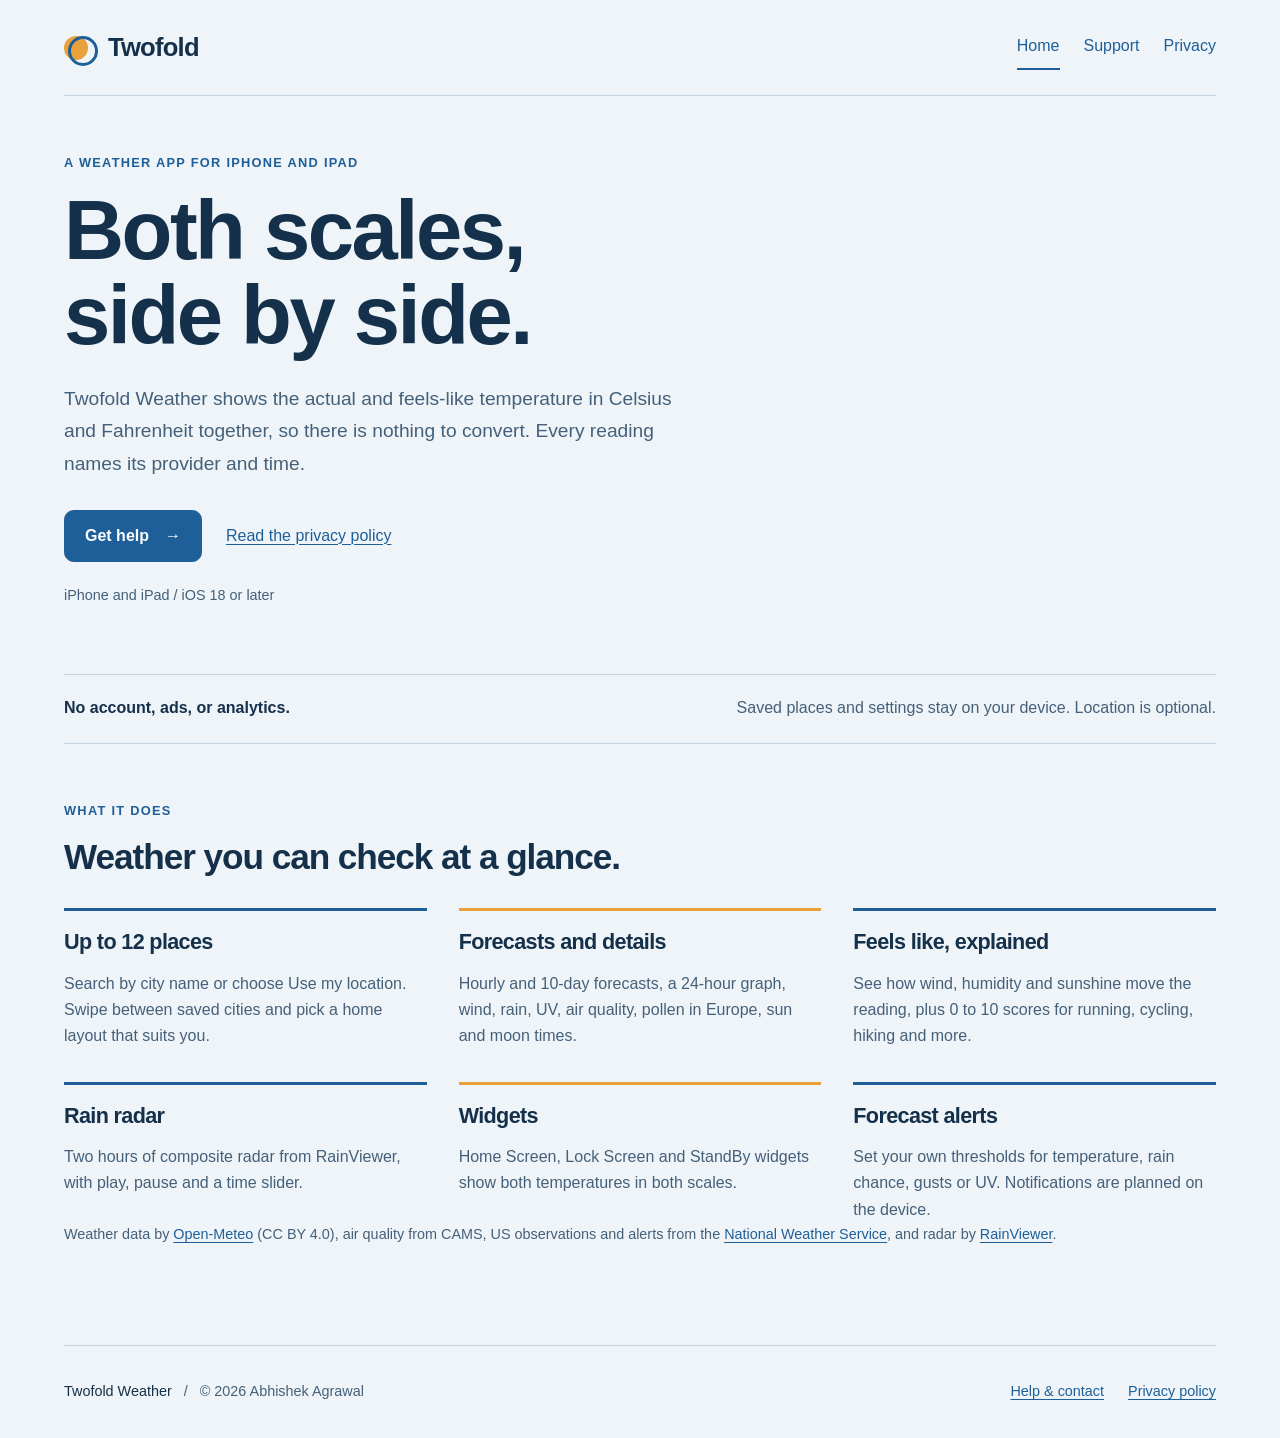
==== index.html @ 7c1fc3fe "Publish Twofold Weather privacy policy and support site" ====
<!doctype html>
<html lang="en">
<head>
  <meta charset="utf-8">
  <meta name="viewport" content="width=device-width, initial-scale=1">
  <meta name="theme-color" content="#eef4f8">
  <meta name="description" content="Twofold Weather for iPhone and iPad shows actual and feels-like temperatures in Celsius and Fahrenheit together. No account, ads, or analytics. Find help and privacy information here.">
  <title>Twofold Weather | Both scales, side by side</title>
  <link rel="stylesheet" href="styles.css">
</head>
<body>
  <a class="skip-link" href="#main">Skip to content</a>
  <header class="site-header shell">
    <a class="brand" href="index.html" aria-label="Twofold Weather home"><span class="brand-mark" aria-hidden="true"></span>Twofold</a>
    <nav aria-label="Main navigation">
      <a href="index.html" aria-current="page">Home</a>
      <a href="support.html">Support</a>
      <a href="privacy.html">Privacy</a>
    </nav>
  </header>

  <main id="main" class="shell" tabindex="-1">
    <section class="hero" aria-labelledby="hero-title">
      <p class="eyebrow">A weather app for iPhone and iPad</p>
      <h1 id="hero-title">Both scales,<br>side by side.</h1>
      <p class="lede">Twofold Weather shows the actual and feels-like temperature in Celsius and Fahrenheit together, so there is nothing to convert. Every reading names its provider and time.</p>
      <div class="actions">
        <a class="button" href="support.html">Get help <span aria-hidden="true">&rarr;</span></a>
        <a class="text-link" href="privacy.html">Read the privacy policy</a>
      </div>
      <p class="device-note">iPhone and iPad / iOS 18 or later</p>
    </section>

    <aside class="promise" aria-label="At a glance">
      <strong>No account, ads, or analytics.</strong>
      <span>Saved places and settings stay on your device. Location is optional.</span>
    </aside>

    <section class="features" aria-labelledby="features-title">
      <p class="eyebrow">What it does</p>
      <h2 id="features-title">Weather you can check at a glance.</h2>
      <ul class="feature-grid">
        <li>
          <h3>Up to 12 places</h3>
          <p>Search by city name or choose Use my location. Swipe between saved cities and pick a home layout that suits you.</p>
        </li>
        <li>
          <h3>Forecasts and details</h3>
          <p>Hourly and 10-day forecasts, a 24-hour graph, wind, rain, UV, air quality, pollen in Europe, sun and moon times.</p>
        </li>
        <li>
          <h3>Feels like, explained</h3>
          <p>See how wind, humidity and sunshine move the reading, plus 0 to 10 scores for running, cycling, hiking and more.</p>
        </li>
        <li>
          <h3>Rain radar</h3>
          <p>Two hours of composite radar from RainViewer, with play, pause and a time slider.</p>
        </li>
        <li>
          <h3>Widgets</h3>
          <p>Home Screen, Lock Screen and StandBy widgets show both temperatures in both scales.</p>
        </li>
        <li>
          <h3>Forecast alerts</h3>
          <p>Set your own thresholds for temperature, rain chance, gusts or UV. Notifications are planned on the device.</p>
        </li>
      </ul>
      <p class="small-note">Weather data by <a href="https://open-meteo.com/">Open-Meteo</a> (CC BY 4.0), air quality from CAMS, US observations and alerts from the <a href="https://www.weather.gov/">National Weather Service</a>, and radar by <a href="https://www.rainviewer.com/">RainViewer</a>.</p>
    </section>
  </main>

  <footer class="site-footer shell">
    <p>Twofold Weather <span aria-hidden="true">/</span> <small>&copy; 2026 Abhishek Agrawal</small></p>
    <nav aria-label="Footer navigation"><a href="support.html">Help &amp; contact</a><a href="privacy.html">Privacy policy</a></nav>
  </footer>
</body>
</html>
---- styles.css ----
:root {
  color-scheme: light;
  --sky: #eef4f8;
  --paper: #fbfdfe;
  --ink: #14304a;
  --muted: #45607a;
  --blue: #1f5f99;
  --wash: #dfeaf3;
  --sun: #e9a23b;
  --warm: #9a4a14;
  --line: #c3d3e0;
}

* { box-sizing: border-box; }
html { scroll-padding-top: 1.5rem; }
body {
  margin: 0;
  background: var(--sky);
  color: var(--ink);
  font-family: -apple-system, BlinkMacSystemFont, "Segoe UI", sans-serif;
  font-size: 1rem;
  line-height: 1.65;
  -webkit-text-size-adjust: 100%;
}
a {
  color: var(--blue);
  text-underline-offset: 0.2em;
  text-decoration-thickness: 0.08em;
  overflow-wrap: anywhere;
}
a:hover { color: var(--warm); }
:focus-visible { outline: 3px solid var(--warm); outline-offset: 5px; }
main:focus { outline: none; }
h1, h2, h3 {
  margin: 0 0 1rem;
  font-weight: 700;
  line-height: 1.12;
  letter-spacing: -0.03em;
  text-wrap: balance;
}
h2 { font-size: clamp(1.7rem, 3vw, 2.2rem); }
h3 { font-size: 1.35rem; }
p { margin: 0 0 1.1rem; }
ul, ol { padding-left: 1.4rem; }
li + li { margin-top: 0.6rem; }
code { font-size: 0.95em; overflow-wrap: anywhere; }
.shell { width: min(72rem, calc(100% - 3rem)); margin-inline: auto; }
.skip-link {
  position: absolute;
  z-index: 2;
  top: -8rem;
  left: 1rem;
  padding: 0.8rem 1.2rem;
  background: var(--paper);
  border: 2px solid var(--blue);
}
.skip-link:focus { top: 1rem; }
.site-header {
  display: flex;
  flex-wrap: wrap;
  align-items: center;
  justify-content: space-between;
  gap: 0.6rem 2rem;
  min-height: 6rem;
  padding-block: 1rem;
  border-bottom: 1px solid var(--line);
}
.brand {
  display: inline-flex;
  align-items: center;
  gap: 0.65rem;
  min-height: 44px;
  color: var(--ink);
  font-size: 1.6rem;
  font-weight: 700;
  letter-spacing: -0.03em;
  text-decoration: none;
}
.brand-mark { position: relative; width: 2.1rem; height: 1.5rem; }
.brand-mark::before, .brand-mark::after {
  content: "";
  position: absolute;
  top: 0;
  width: 1.5rem;
  height: 1.5rem;
  border-radius: 50%;
}
.brand-mark::before { left: 0; background: var(--sun); }
.brand-mark::after { right: 0; border: 3px solid var(--blue); }
.site-header nav, .site-footer nav { display: flex; flex-wrap: wrap; gap: 0.3rem 1.5rem; }
.site-header nav a, .site-footer nav a {
  display: inline-flex;
  align-items: center;
  min-height: 44px;
  padding-block: 0.35rem;
}
.site-header nav a { text-decoration: none; border-bottom: 2px solid transparent; }
.site-header nav a:hover, .site-header nav a[aria-current="page"] { border-bottom-color: currentColor; }
.eyebrow {
  margin-bottom: 1rem;
  color: var(--blue);
  font-size: 0.8rem;
  font-weight: 600;
  letter-spacing: 0.1em;
  text-transform: uppercase;
}
.hero { max-width: 48rem; padding-block: 3.5rem 3rem; }
.hero h1 { margin-block: 1rem 1.5rem; font-size: clamp(2.8rem, 7vw, 5.2rem); line-height: 1.02; }
.lede { max-width: 40rem; color: var(--muted); font-size: 1.2rem; line-height: 1.7; }
.actions { display: flex; flex-wrap: wrap; align-items: center; gap: 0.8rem 1.5rem; margin-block: 1.8rem 1.4rem; }
.button {
  display: inline-flex;
  align-items: center;
  justify-content: center;
  gap: 1rem;
  min-height: 48px;
  padding: 0.75rem 1.25rem;
  border: 1px solid var(--blue);
  border-radius: 0.6rem;
  background: var(--blue);
  color: var(--paper);
  font-weight: 600;
  text-decoration: none;
}
.button:hover { background: var(--ink); color: var(--paper); }
.text-link { display: inline-flex; align-items: center; gap: 0.7rem; min-height: 44px; padding-block: 0.4rem; }
.device-note, .small-note { color: var(--muted); font-size: 0.9rem; }
.promise {
  display: flex;
  flex-wrap: wrap;
  justify-content: space-between;
  gap: 0.4rem 2rem;
  padding-block: 1.3rem;
  border-block: 1px solid var(--line);
}
.promise span { color: var(--muted); }
.features { padding-block: 3.5rem 1rem; }
.feature-grid { display: grid; grid-template-columns: repeat(3, minmax(0, 1fr)); gap: 2rem; margin: 2rem 0 0; padding: 0; list-style: none; }
.feature-grid li { margin: 0; padding-top: 1.2rem; border-top: 3px solid var(--blue); }
.feature-grid li:nth-child(3n+2) { border-top-color: var(--sun); }
.feature-grid p { margin: 0; color: var(--muted); }
.page-heading { max-width: 49rem; padding-block: 3.5rem 2.5rem; }
.page-heading h1 { font-size: clamp(2.5rem, 6vw, 4.2rem); }
.page-heading .lede { max-width: 43rem; }
.reading-grid { display: grid; grid-template-columns: 12rem minmax(0, 1fr); gap: 4rem; align-items: start; }
.page-nav { position: sticky; top: 1.5rem; }
.page-nav a { display: flex; align-items: center; min-height: 44px; padding-block: 0.4rem; }
.prose { min-width: 0; max-width: 46rem; font-size: 1.05rem; }
.prose section + section { margin-top: 3rem; }
.prose li { padding-left: 0.25rem; }
.table-wrap { overflow-x: auto; margin-bottom: 1.1rem; }
table { width: 100%; border-collapse: collapse; font-size: 0.98rem; }
caption { margin-bottom: 0.6rem; color: var(--muted); text-align: left; }
th, td { padding: 0.8rem 0.7rem 0.8rem 0; border-top: 1px solid var(--line); text-align: left; vertical-align: top; }
thead th { border-top: 0; color: var(--blue); font-size: 0.85rem; letter-spacing: 0.05em; text-transform: uppercase; }
tbody th { min-width: 8rem; }
.faq details { border-top: 1px solid var(--line); }
.faq details:last-child { border-bottom: 1px solid var(--line); }
.faq summary { min-height: 48px; padding-block: 1rem; font-weight: 600; cursor: pointer; }
.faq summary::marker { color: var(--blue); }
.faq details > :not(summary) { padding-inline: 0.1rem 0.5rem; color: var(--muted); }
.contact-card { padding: 1.8rem; border: 1px solid var(--line); border-radius: 1rem; background: var(--wash); }
.contact-email { display: inline-block; min-height: 44px; margin-bottom: 0.8rem; padding-block: 0.5rem; font-weight: 600; }
.contact-card p:last-child { margin-bottom: 0; }
.site-footer {
  display: flex;
  flex-wrap: wrap;
  align-items: center;
  justify-content: space-between;
  gap: 0.5rem 2rem;
  margin-top: 4rem;
  padding-block: 1.5rem;
  border-top: 1px solid var(--line);
  font-size: 0.9rem;
}
.site-footer p { margin: 0; }
.site-footer p span { margin-inline: 0.5rem; color: var(--muted); }
.site-footer small { color: var(--muted); font-size: inherit; }

@media (max-width: 52rem) {
  .feature-grid { grid-template-columns: 1fr 1fr; }
  .reading-grid { grid-template-columns: 1fr; gap: 2rem; }
  .page-nav { position: static; display: flex; flex-wrap: wrap; gap: 0 1.3rem; padding-bottom: 1rem; border-bottom: 1px solid var(--line); }
  .page-nav .eyebrow { flex-basis: 100%; margin-bottom: 0.4rem; }
}

@media (max-width: 36rem) {
  .shell { width: calc(100% - 2rem); }
  .site-header { gap: 0.4rem 1.3rem; }
  .hero { padding-block: 2.5rem 2rem; }
  .lede { font-size: 1.1rem; }
  .feature-grid { grid-template-columns: 1fr; gap: 1.5rem; }
  .contact-card { padding: 1.3rem; }
  .page-heading { padding-block: 2.5rem 1.5rem; }
  .site-footer { margin-top: 3rem; }
}

@media (prefers-color-scheme: dark) {
  :root {
    color-scheme: dark;
    --sky: #0f1b27;
    --paper: #15263a;
    --ink: #e6eef5;
    --muted: #a9bccd;
    --blue: #8cc3f2;
    --wash: #1a2e44;
    --sun: #f0b45a;
    --warm: #f3b37a;
    --line: #2d4560;
  }
  .button { color: #0f1b27; }
  .button:hover { background: var(--ink); color: #0f1b27; }
}

@media (forced-colors: active) {
  .button { border-color: ButtonText; }
  .brand-mark::before { background: CanvasText; }
  .brand-mark::after { border-color: LinkText; }
}
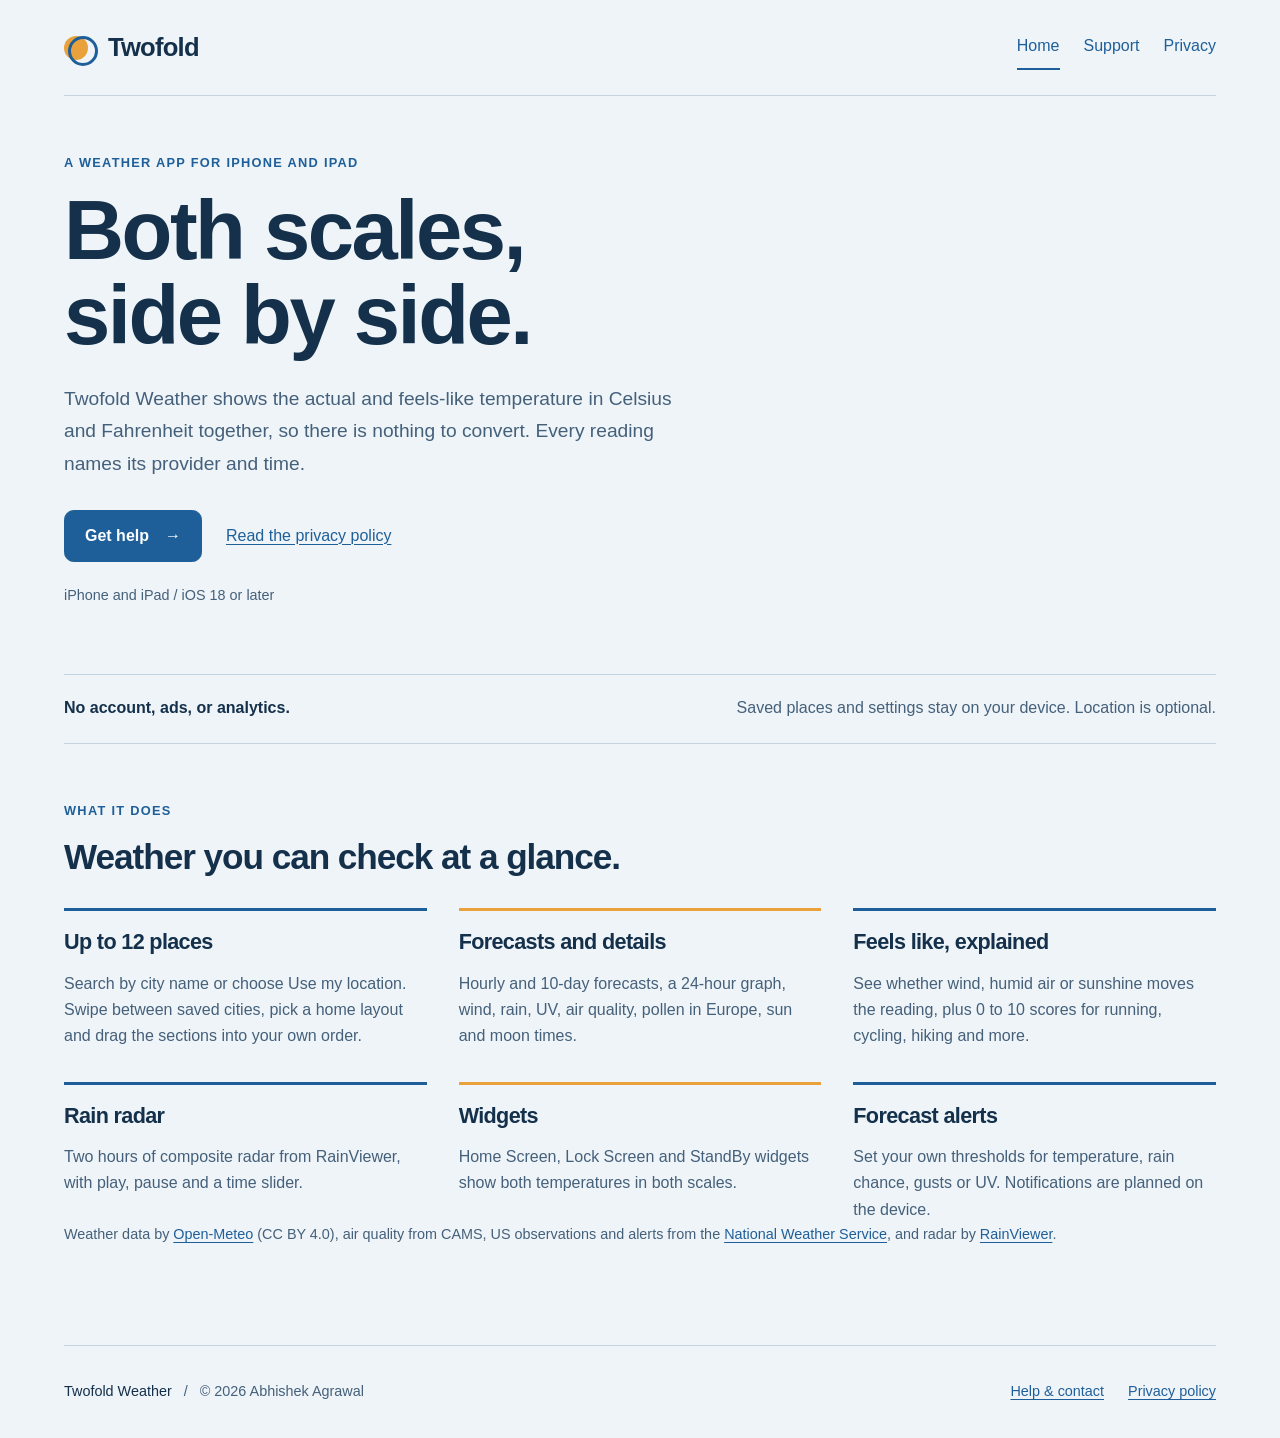
==== commit 29382a38: "Update privacy and support for Twofold 1.0" ====
--- a/index.html
+++ b/index.html
@@ -42,7 +42,7 @@
       <ul class="feature-grid">
         <li>
           <h3>Up to 12 places</h3>
-          <p>Search by city name or choose Use my location. Swipe between saved cities and pick a home layout that suits you.</p>
+          <p>Search by city name or choose Use my location. Swipe between saved cities, pick a home layout and drag the sections into your own order.</p>
         </li>
         <li>
           <h3>Forecasts and details</h3>
@@ -50,7 +50,7 @@
         </li>
         <li>
           <h3>Feels like, explained</h3>
-          <p>See how wind, humidity and sunshine move the reading, plus 0 to 10 scores for running, cycling, hiking and more.</p>
+          <p>See whether wind, humid air or sunshine moves the reading, plus 0 to 10 scores for running, cycling, hiking and more.</p>
         </li>
         <li>
           <h3>Rain radar</h3>
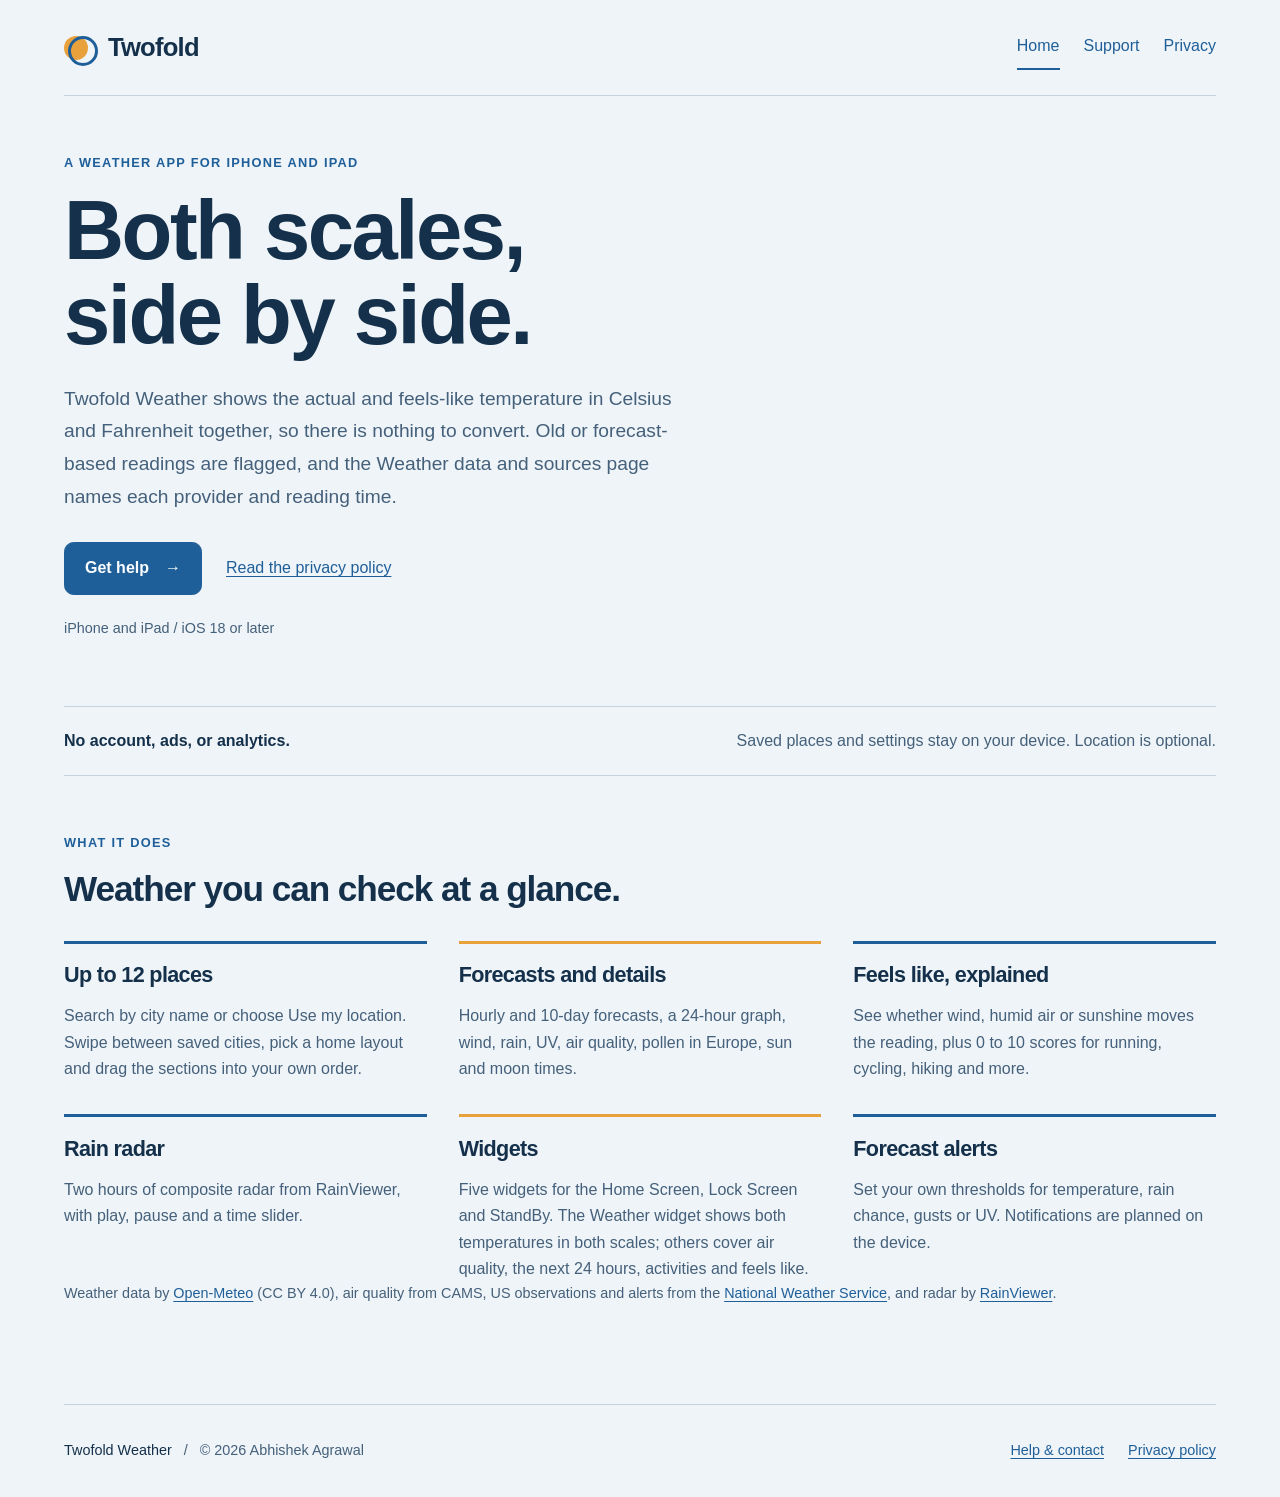
==== commit 2ad9dc7a: "Forecast alerts name, icon and rounding FAQs, provider wording" ====
--- a/index.html
+++ b/index.html
@@ -23,7 +23,7 @@
     <section class="hero" aria-labelledby="hero-title">
       <p class="eyebrow">A weather app for iPhone and iPad</p>
       <h1 id="hero-title">Both scales,<br>side by side.</h1>
-      <p class="lede">Twofold Weather shows the actual and feels-like temperature in Celsius and Fahrenheit together, so there is nothing to convert. Every reading names its provider and time.</p>
+      <p class="lede">Twofold Weather shows the actual and feels-like temperature in Celsius and Fahrenheit together, so there is nothing to convert. Old or forecast-based readings are flagged, and the Weather data and sources page names each provider and reading time.</p>
       <div class="actions">
         <a class="button" href="support.html">Get help <span aria-hidden="true">&rarr;</span></a>
         <a class="text-link" href="privacy.html">Read the privacy policy</a>
@@ -58,7 +58,7 @@
         </li>
         <li>
           <h3>Widgets</h3>
-          <p>Home Screen, Lock Screen and StandBy widgets show both temperatures in both scales.</p>
+          <p>Five widgets for the Home Screen, Lock Screen and StandBy. The Weather widget shows both temperatures in both scales; others cover air quality, the next 24 hours, activities and feels like.</p>
         </li>
         <li>
           <h3>Forecast alerts</h3>
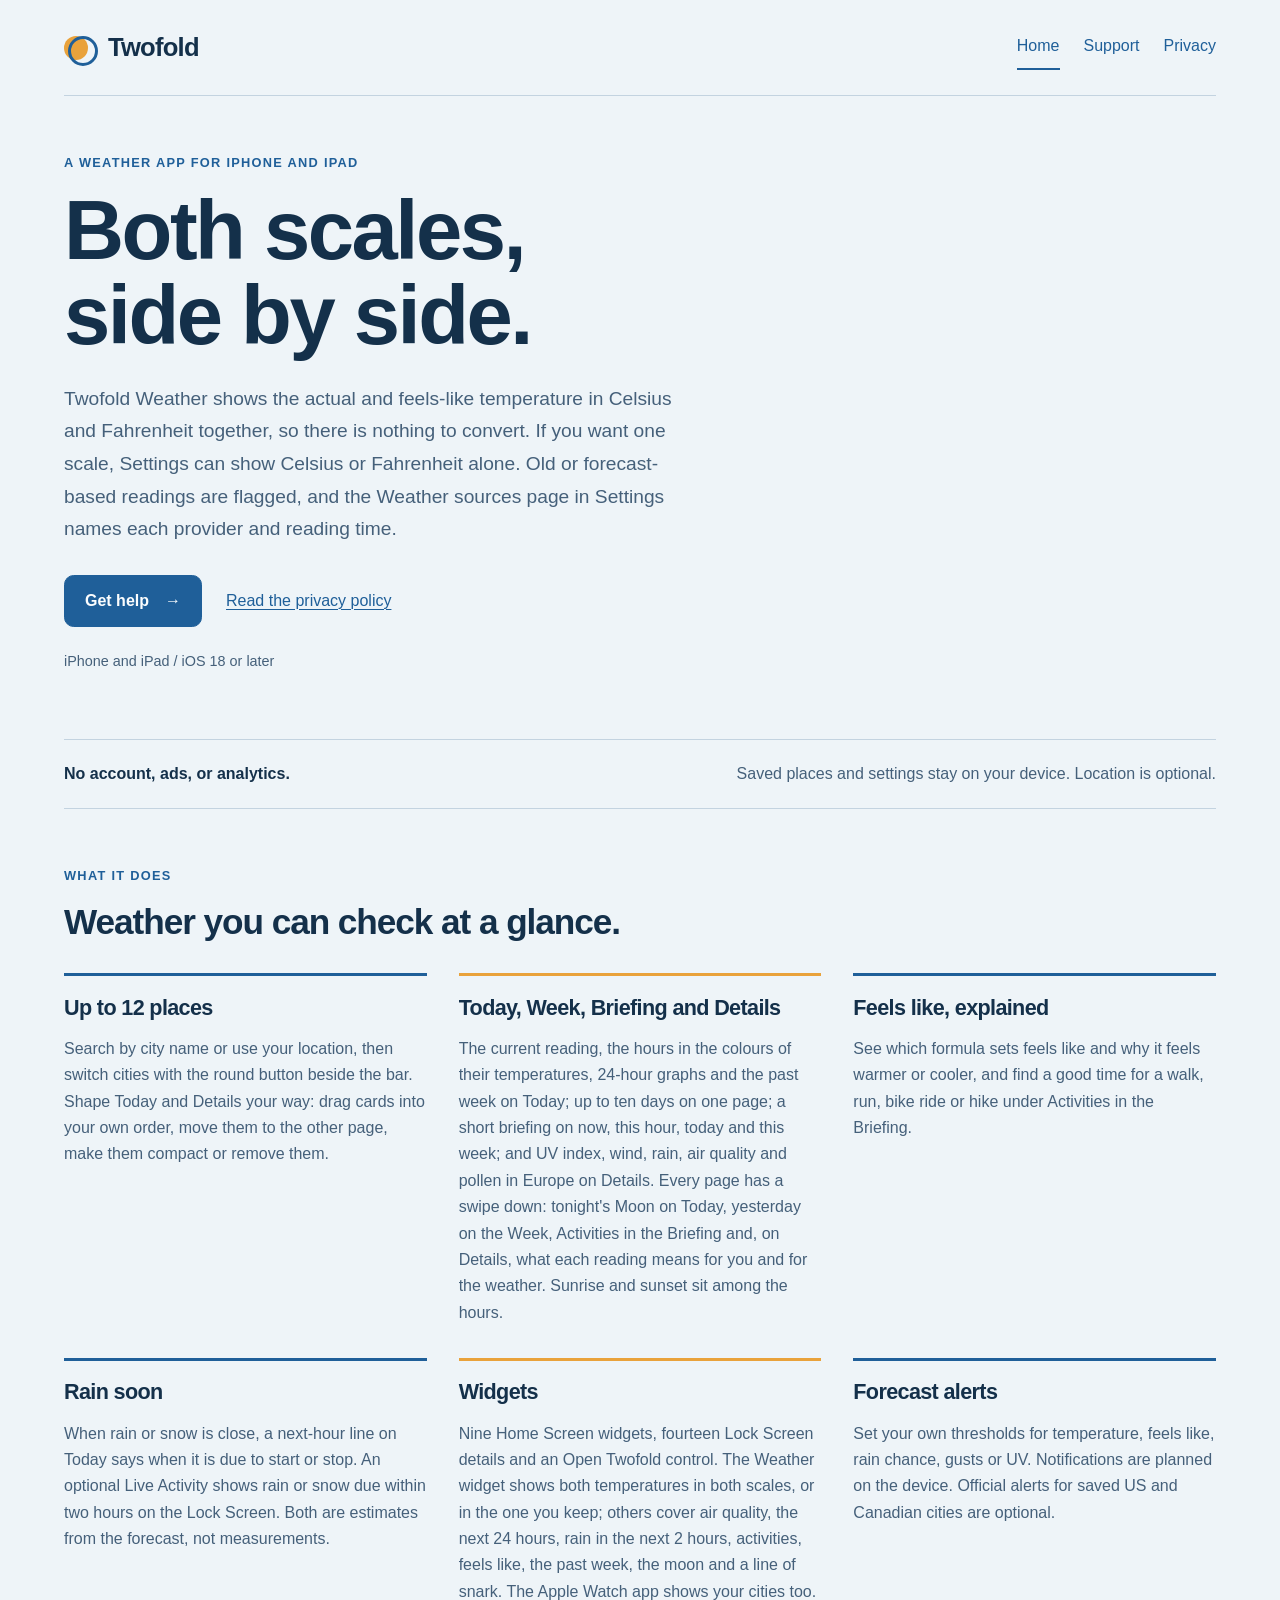
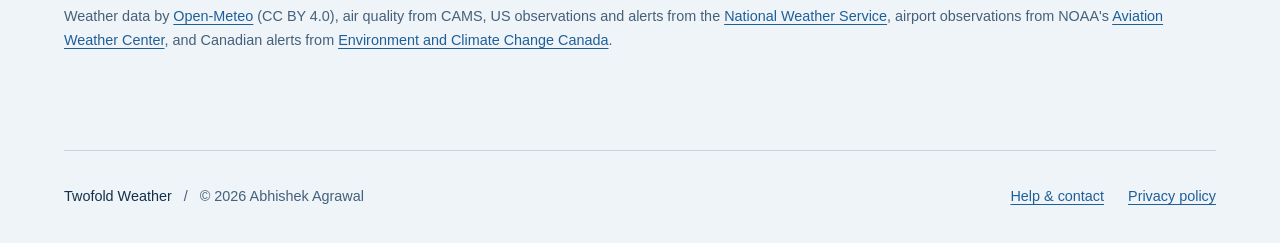
==== commit 7555ca49: "Update privacy and support for Twofold 1.5 Version 1.5 was released on 12 November 2026. The pages f" ====
--- a/index.html
+++ b/index.html
@@ -23,7 +23,7 @@
     <section class="hero" aria-labelledby="hero-title">
       <p class="eyebrow">A weather app for iPhone and iPad</p>
       <h1 id="hero-title">Both scales,<br>side by side.</h1>
-      <p class="lede">Twofold Weather shows the actual and feels-like temperature in Celsius and Fahrenheit together, so there is nothing to convert. Old or forecast-based readings are flagged, and the Weather data and sources page names each provider and reading time.</p>
+      <p class="lede">Twofold Weather shows the actual and feels-like temperature in Celsius and Fahrenheit together, so there is nothing to convert. If you want one scale, Settings can show Celsius or Fahrenheit alone. Old or forecast-based readings are flagged, and the Weather sources page in Settings names each provider and reading time.</p>
       <div class="actions">
         <a class="button" href="support.html">Get help <span aria-hidden="true">&rarr;</span></a>
         <a class="text-link" href="privacy.html">Read the privacy policy</a>
@@ -42,30 +42,30 @@
       <ul class="feature-grid">
         <li>
           <h3>Up to 12 places</h3>
-          <p>Search by city name or choose Use my location. Swipe between saved cities, pick a home layout and drag the sections into your own order.</p>
+          <p>Search by city name or use your location, then switch cities with the round button beside the bar. Shape Today and Details your way: drag cards into your own order, move them to the other page, make them compact or remove them.</p>
         </li>
         <li>
-          <h3>Forecasts and details</h3>
-          <p>Hourly and 10-day forecasts, a 24-hour graph, wind, rain, UV, air quality, pollen in Europe, sun and moon times.</p>
+          <h3>Today, Week, Briefing and Details</h3>
+          <p>The current reading, the hours in the colours of their temperatures, 24-hour graphs and the past week on Today; up to ten days on one page; a short briefing on now, this hour, today and this week; and UV index, wind, rain, air quality and pollen in Europe on Details. Every page has a swipe down: tonight's Moon on Today, yesterday on the Week, Activities in the Briefing and, on Details, what each reading means for you and for the weather. Sunrise and sunset sit among the hours.</p>
         </li>
         <li>
           <h3>Feels like, explained</h3>
-          <p>See whether wind, humid air or sunshine moves the reading, plus 0 to 10 scores for running, cycling, hiking and more.</p>
+          <p>See which formula sets feels like and why it feels warmer or cooler, and find a good time for a walk, run, bike ride or hike under Activities in the Briefing.</p>
         </li>
         <li>
-          <h3>Rain radar</h3>
-          <p>Two hours of composite radar from RainViewer, with play, pause and a time slider.</p>
+          <h3>Rain soon</h3>
+          <p>When rain or snow is close, a next-hour line on Today says when it is due to start or stop. An optional Live Activity shows rain or snow due within two hours on the Lock Screen. Both are estimates from the forecast, not measurements.</p>
         </li>
         <li>
           <h3>Widgets</h3>
-          <p>Five widgets for the Home Screen, Lock Screen and StandBy. The Weather widget shows both temperatures in both scales; others cover air quality, the next 24 hours, activities and feels like.</p>
+          <p>Nine Home Screen widgets, fourteen Lock Screen details and an Open Twofold control. The Weather widget shows both temperatures in both scales, or in the one you keep; others cover air quality, the next 24 hours, rain in the next 2 hours, activities, feels like, the past week, the moon and a line of snark. The Apple Watch app shows your cities too.</p>
         </li>
         <li>
           <h3>Forecast alerts</h3>
-          <p>Set your own thresholds for temperature, rain chance, gusts or UV. Notifications are planned on the device.</p>
+          <p>Set your own thresholds for temperature, feels like, rain chance, gusts or UV. Notifications are planned on the device. Official alerts for saved US and Canadian cities are optional.</p>
         </li>
       </ul>
-      <p class="small-note">Weather data by <a href="https://open-meteo.com/">Open-Meteo</a> (CC BY 4.0), air quality from CAMS, US observations and alerts from the <a href="https://www.weather.gov/">National Weather Service</a>, and radar by <a href="https://www.rainviewer.com/">RainViewer</a>.</p>
+      <p class="small-note">Weather data by <a href="https://open-meteo.com/">Open-Meteo</a> (CC BY 4.0), air quality from CAMS, US observations and alerts from the <a href="https://www.weather.gov/">National Weather Service</a>, airport observations from NOAA's <a href="https://aviationweather.gov/">Aviation Weather Center</a>, and Canadian alerts from <a href="https://weather.gc.ca/">Environment and Climate Change Canada</a>.</p>
     </section>
   </main>
 
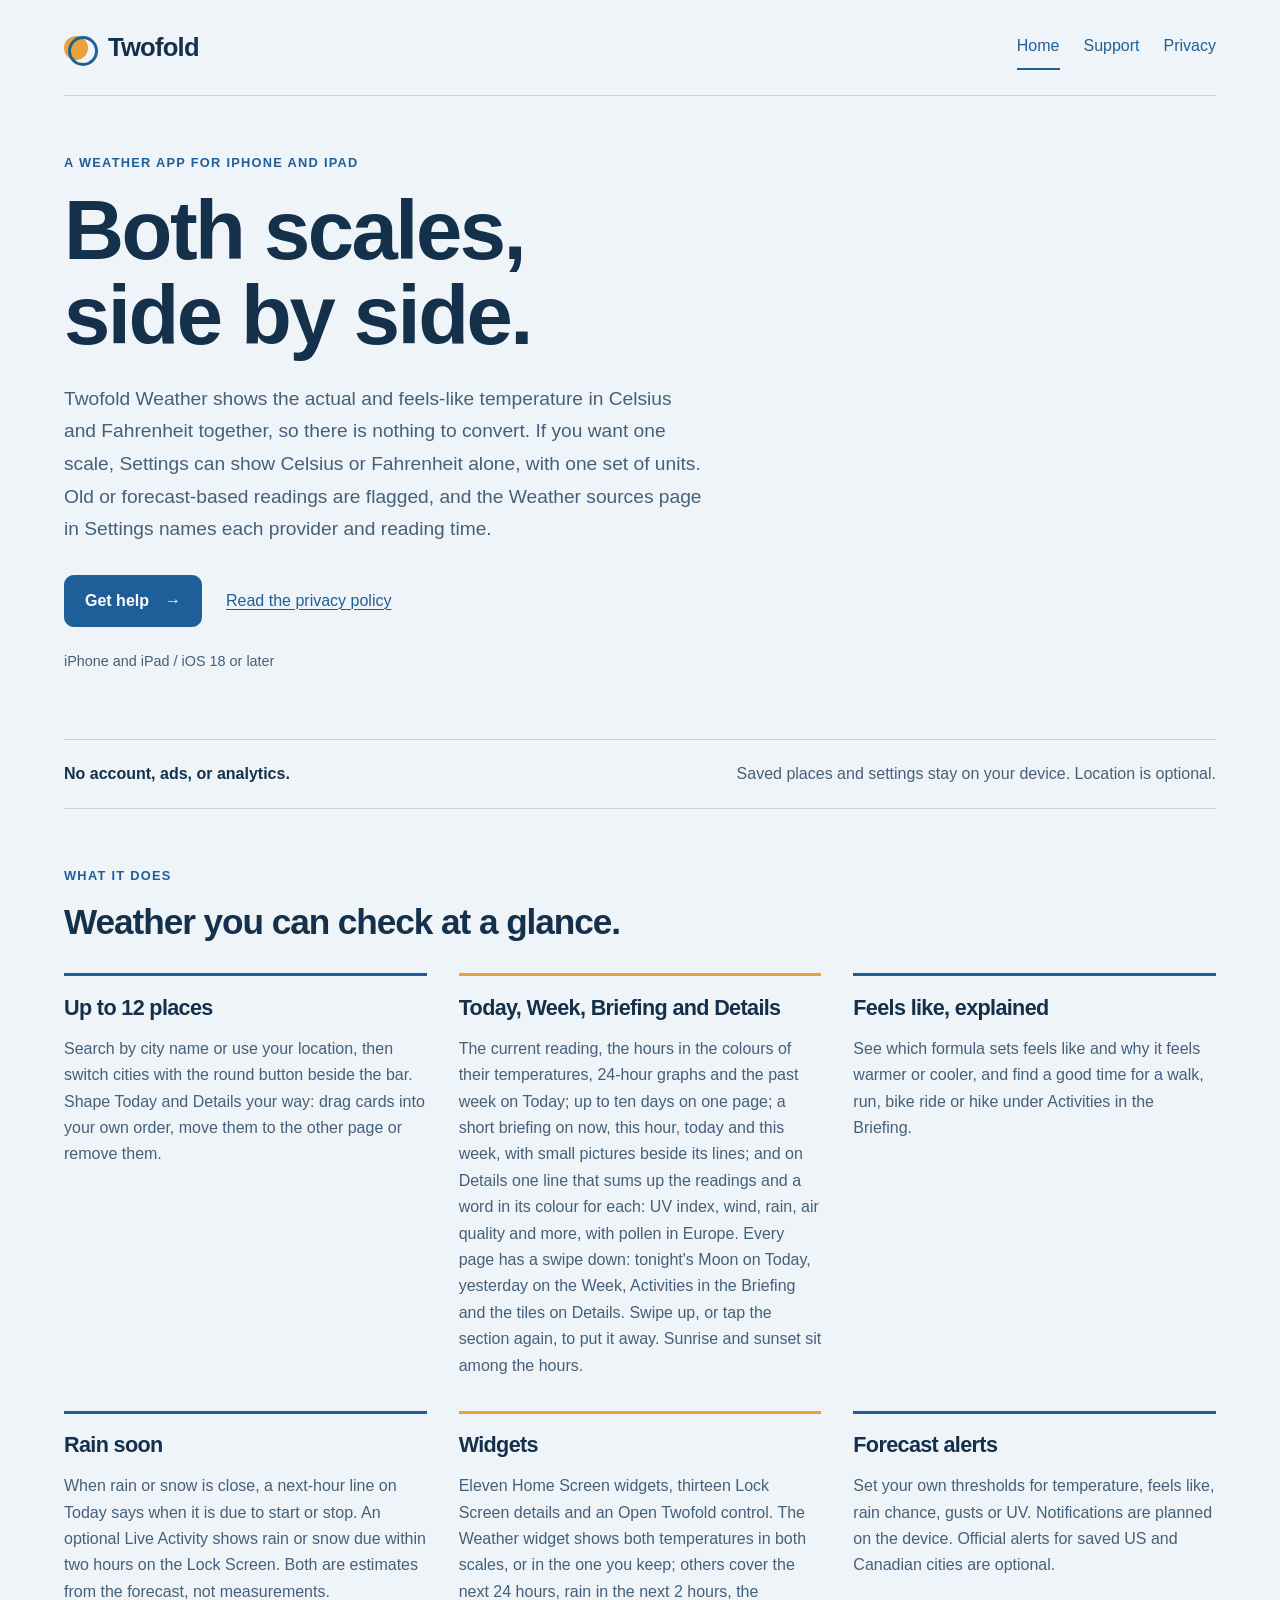
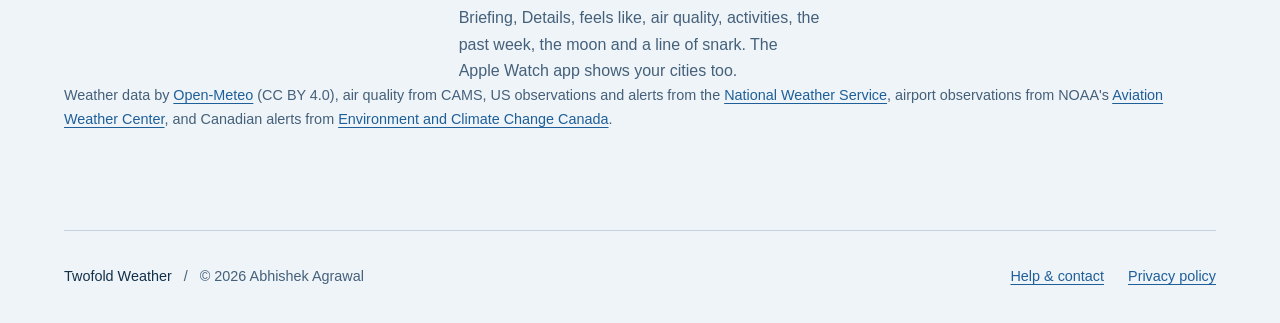
==== commit 7eec79e0: "Update home and support pages for Twofold 1.6 Twofold 1.6 (12) is live on the App Store since 14 Nov" ====
--- a/index.html
+++ b/index.html
@@ -23,7 +23,7 @@
     <section class="hero" aria-labelledby="hero-title">
       <p class="eyebrow">A weather app for iPhone and iPad</p>
       <h1 id="hero-title">Both scales,<br>side by side.</h1>
-      <p class="lede">Twofold Weather shows the actual and feels-like temperature in Celsius and Fahrenheit together, so there is nothing to convert. If you want one scale, Settings can show Celsius or Fahrenheit alone. Old or forecast-based readings are flagged, and the Weather sources page in Settings names each provider and reading time.</p>
+      <p class="lede">Twofold Weather shows the actual and feels-like temperature in Celsius and Fahrenheit together, so there is nothing to convert. If you want one scale, Settings can show Celsius or Fahrenheit alone, with one set of units. Old or forecast-based readings are flagged, and the Weather sources page in Settings names each provider and reading time.</p>
       <div class="actions">
         <a class="button" href="support.html">Get help <span aria-hidden="true">&rarr;</span></a>
         <a class="text-link" href="privacy.html">Read the privacy policy</a>
@@ -42,11 +42,11 @@
       <ul class="feature-grid">
         <li>
           <h3>Up to 12 places</h3>
-          <p>Search by city name or use your location, then switch cities with the round button beside the bar. Shape Today and Details your way: drag cards into your own order, move them to the other page, make them compact or remove them.</p>
+          <p>Search by city name or use your location, then switch cities with the round button beside the bar. Shape Today and Details your way: drag cards into your own order, move them to the other page or remove them.</p>
         </li>
         <li>
           <h3>Today, Week, Briefing and Details</h3>
-          <p>The current reading, the hours in the colours of their temperatures, 24-hour graphs and the past week on Today; up to ten days on one page; a short briefing on now, this hour, today and this week; and UV index, wind, rain, air quality and pollen in Europe on Details. Every page has a swipe down: tonight's Moon on Today, yesterday on the Week, Activities in the Briefing and, on Details, what each reading means for you and for the weather. Sunrise and sunset sit among the hours.</p>
+          <p>The current reading, the hours in the colours of their temperatures, 24-hour graphs and the past week on Today; up to ten days on one page; a short briefing on now, this hour, today and this week, with small pictures beside its lines; and on Details one line that sums up the readings and a word in its colour for each: UV index, wind, rain, air quality and more, with pollen in Europe. Every page has a swipe down: tonight's Moon on Today, yesterday on the Week, Activities in the Briefing and the tiles on Details. Swipe up, or tap the section again, to put it away. Sunrise and sunset sit among the hours.</p>
         </li>
         <li>
           <h3>Feels like, explained</h3>
@@ -58,7 +58,7 @@
         </li>
         <li>
           <h3>Widgets</h3>
-          <p>Nine Home Screen widgets, fourteen Lock Screen details and an Open Twofold control. The Weather widget shows both temperatures in both scales, or in the one you keep; others cover air quality, the next 24 hours, rain in the next 2 hours, activities, feels like, the past week, the moon and a line of snark. The Apple Watch app shows your cities too.</p>
+          <p>Eleven Home Screen widgets, thirteen Lock Screen details and an Open Twofold control. The Weather widget shows both temperatures in both scales, or in the one you keep; others cover the next 24 hours, rain in the next 2 hours, the Briefing, Details, feels like, air quality, activities, the past week, the moon and a line of snark. The Apple Watch app shows your cities too.</p>
         </li>
         <li>
           <h3>Forecast alerts</h3>
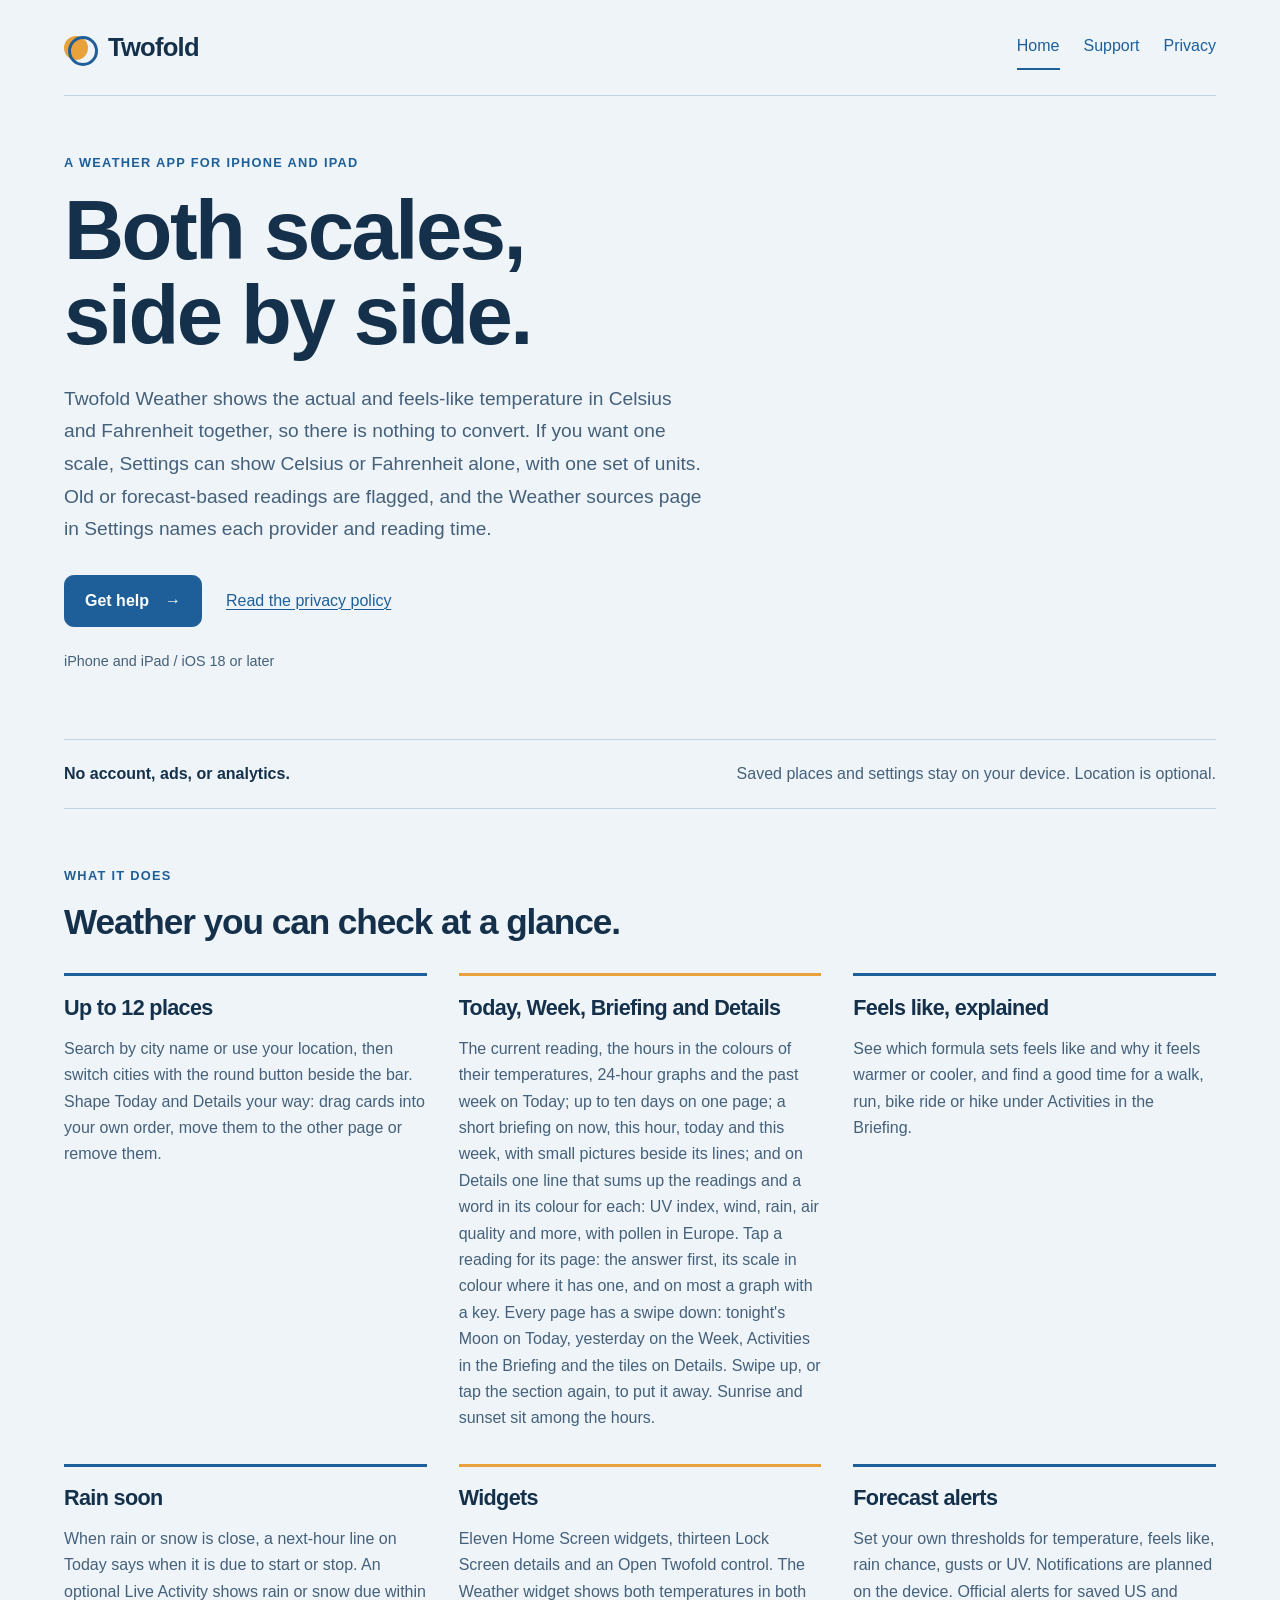
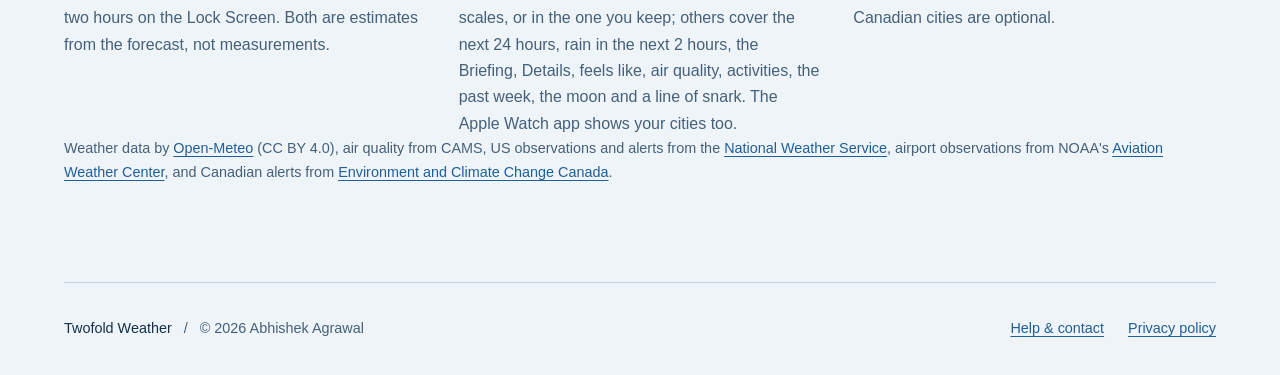
==== commit e9109a17: "Update home and support pages for Twofold 1.7" ====
--- a/index.html
+++ b/index.html
@@ -46,7 +46,7 @@
         </li>
         <li>
           <h3>Today, Week, Briefing and Details</h3>
-          <p>The current reading, the hours in the colours of their temperatures, 24-hour graphs and the past week on Today; up to ten days on one page; a short briefing on now, this hour, today and this week, with small pictures beside its lines; and on Details one line that sums up the readings and a word in its colour for each: UV index, wind, rain, air quality and more, with pollen in Europe. Every page has a swipe down: tonight's Moon on Today, yesterday on the Week, Activities in the Briefing and the tiles on Details. Swipe up, or tap the section again, to put it away. Sunrise and sunset sit among the hours.</p>
+          <p>The current reading, the hours in the colours of their temperatures, 24-hour graphs and the past week on Today; up to ten days on one page; a short briefing on now, this hour, today and this week, with small pictures beside its lines; and on Details one line that sums up the readings and a word in its colour for each: UV index, wind, rain, air quality and more, with pollen in Europe. Tap a reading for its page: the answer first, its scale in colour where it has one, and on most a graph with a key. Every page has a swipe down: tonight's Moon on Today, yesterday on the Week, Activities in the Briefing and the tiles on Details. Swipe up, or tap the section again, to put it away. Sunrise and sunset sit among the hours.</p>
         </li>
         <li>
           <h3>Feels like, explained</h3>
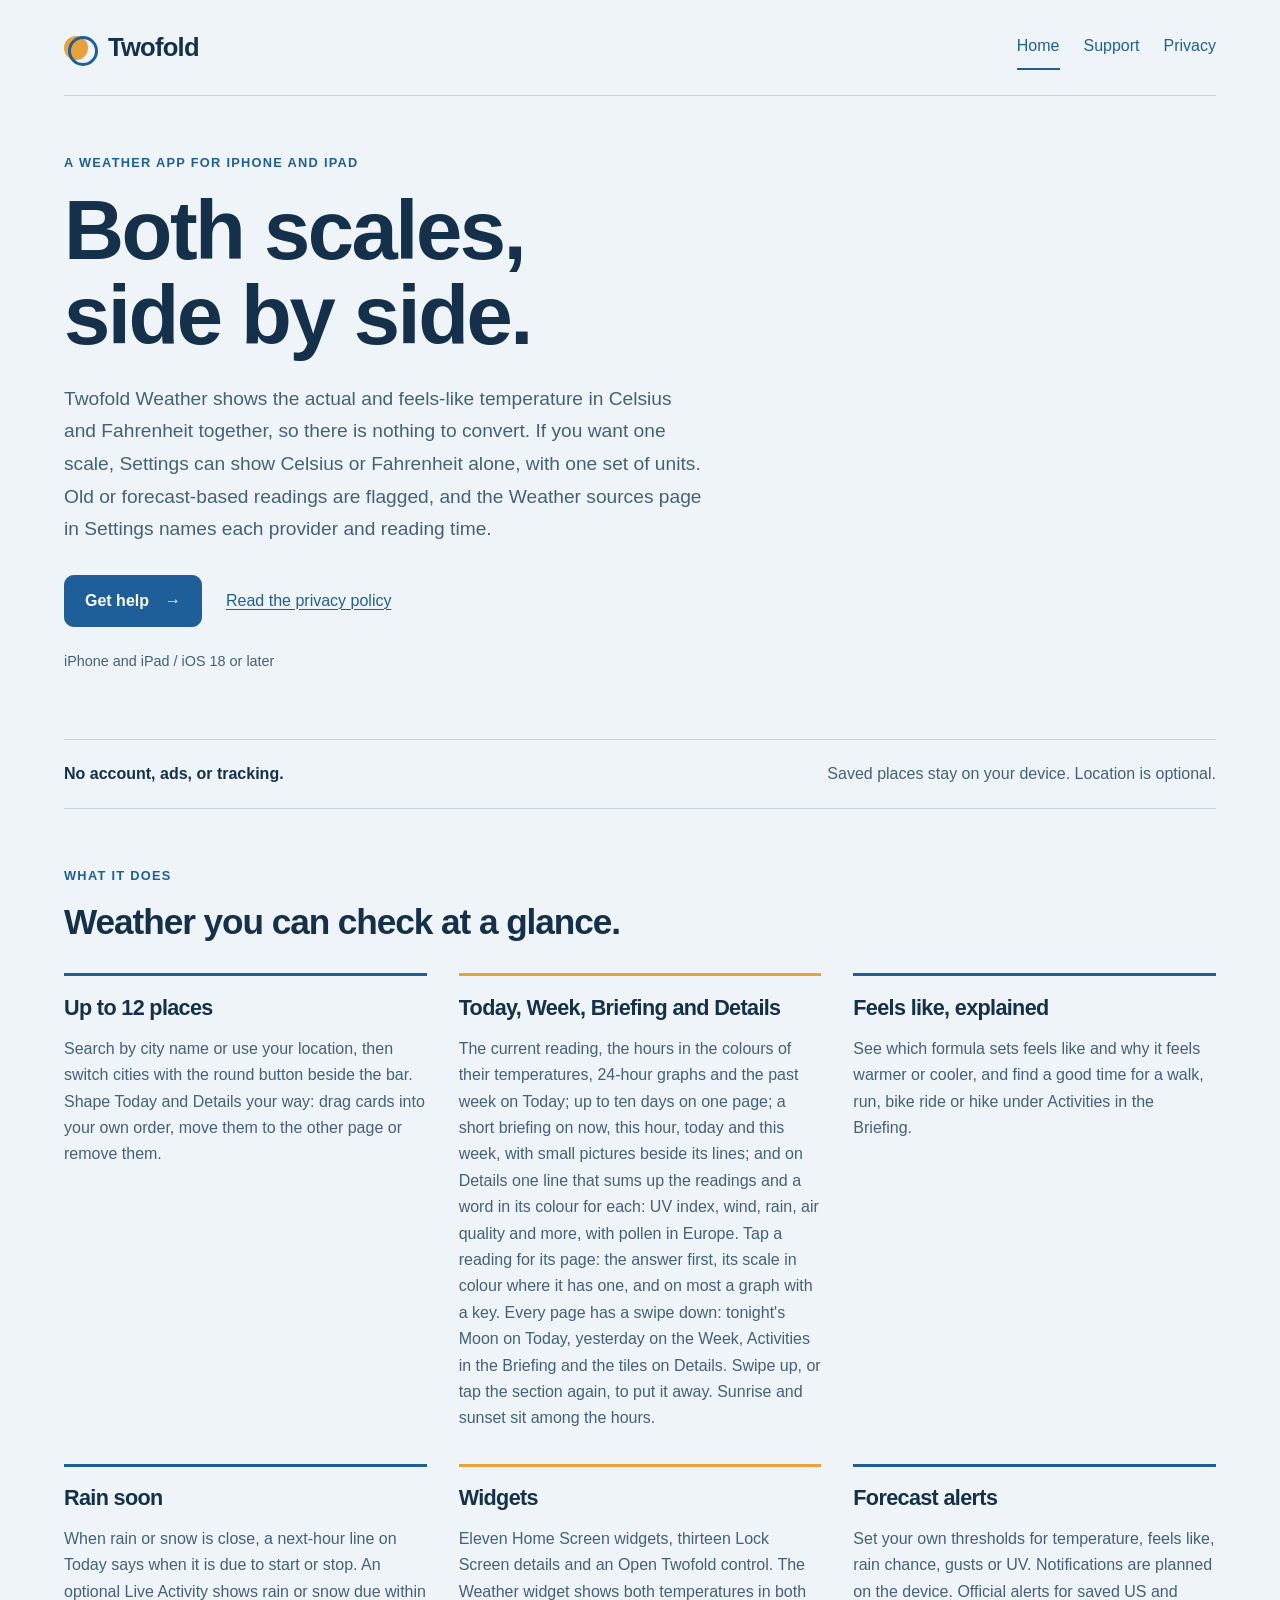
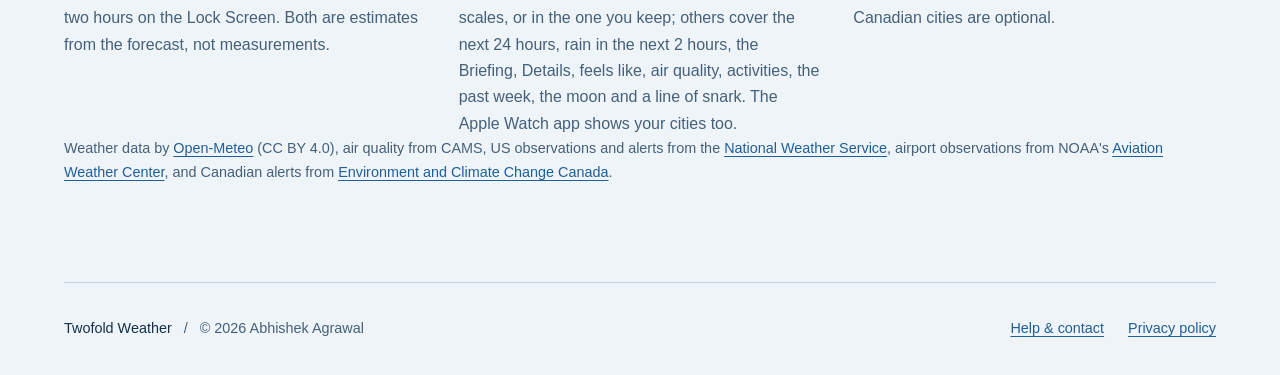
==== commit f7653856: "Update the home and support pages for Twofold 1.13" ====
--- a/index.html
+++ b/index.html
@@ -4,7 +4,7 @@
   <meta charset="utf-8">
   <meta name="viewport" content="width=device-width, initial-scale=1">
   <meta name="theme-color" content="#eef4f8">
-  <meta name="description" content="Twofold Weather for iPhone and iPad shows actual and feels-like temperatures in Celsius and Fahrenheit together. No account, ads, or analytics. Find help and privacy information here.">
+  <meta name="description" content="Twofold Weather for iPhone and iPad shows actual and feels-like temperatures in Celsius and Fahrenheit together. No account, ads, or tracking. Find help and privacy information here.">
   <title>Twofold Weather | Both scales, side by side</title>
   <link rel="stylesheet" href="styles.css">
 </head>
@@ -32,8 +32,8 @@
     </section>
 
     <aside class="promise" aria-label="At a glance">
-      <strong>No account, ads, or analytics.</strong>
-      <span>Saved places and settings stay on your device. Location is optional.</span>
+      <strong>No account, ads, or tracking.</strong>
+      <span>Saved places stay on your device. Location is optional.</span>
     </aside>
 
     <section class="features" aria-labelledby="features-title">
